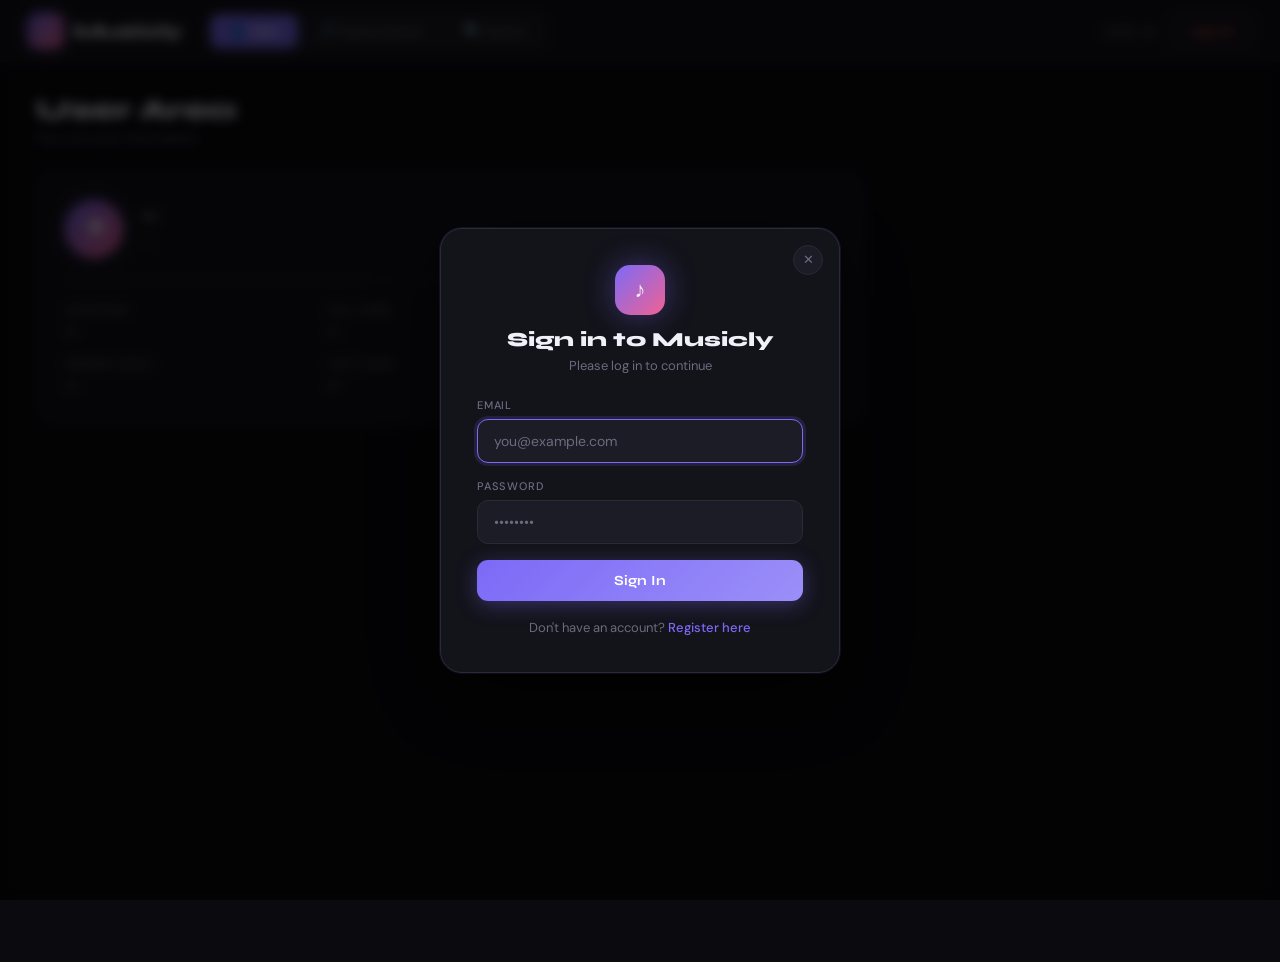
==== Fontend/index.html @ de3c8219 "fonrtend update" ====
<!DOCTYPE html>
<html lang="en">
<head>
  <meta charset="UTF-8">
  <meta name="viewport" content="width=device-width, initial-scale=1.0">
  <title>Musicly — Library</title>
  <link rel="stylesheet" href="css/shared.css">
  <link rel="stylesheet" href="css/main.css">
</head>
<body>

  <!-- ══════════════════════════════════════
       TOPBAR (header with username + logout)
  ══════════════════════════════════════ -->
  <header class="topbar">
    <div class="topbar-logo">
      <div class="logo-mark">♪</div>
      <span class="logo-text">Musicly</span>
    </div>

    <nav class="topbar-nav">
      <button class="tab-btn active" onclick="switchTab('user', this)">
        👤 User
      </button>
      <button class="tab-btn" onclick="switchTab('subscription', this)">
        🎵 Subscription
      </button>
      <button class="tab-btn" onclick="switchTab('query', this)">
        🔍 Query
      </button>
    </nav>

    <div class="topbar-right">
      <span class="welcome-text">Hello, <strong id="topUsername">—</strong></span>
      <button class="logout-link" onclick="logout()">Log out</button>
    </div>
  </header>

  <!-- ══════════════════════════════════════
       MAIN CONTENT
  ══════════════════════════════════════ -->
  <main class="main">

    <!-- ─────────────────────────────────
         1. USER AREA
    ───────────────────────────────── -->
    <section id="tab-user" class="tab-section active">
      <div class="section-header">
        <h2 class="section-title">User Area</h2>
        <p class="section-sub">Your account information</p>
      </div>

      <div class="card">
        <div class="user-profile">
          <div class="user-avatar" id="userAvatar">?</div>
          <div class="user-details">
            <div class="user-display-name" id="userDisplayName">—</div>
            <div class="user-display-email" id="userDisplayEmail">—</div>
            <div class="user-display-status" id="userDisplayStatus"></div>
          </div>
        </div>

        <div class="profile-grid">
          <div class="profile-item">
            <span class="pi-label">Username</span>
            <span class="pi-value" id="puUsername">—</span>
          </div>
          <div class="profile-item">
            <span class="pi-label">Full Name</span>
            <span class="pi-value" id="puFullName">—</span>
          </div>
          <div class="profile-item">
            <span class="pi-label">Email</span>
            <span class="pi-value" id="puEmail">—</span>
          </div>
          <div class="profile-item">
            <span class="pi-label">Member Since</span>
            <span class="pi-value" id="puCreated">—</span>
          </div>
          <div class="profile-item">
            <span class="pi-label">Last Login</span>
            <span class="pi-value" id="puLastLogin">—</span>
          </div>
          <div class="profile-item">
            <span class="pi-label">Account Status</span>
            <span class="pi-value" id="puStatus">—</span>
          </div>
        </div>
      </div>
    </section>

    <!-- ─────────────────────────────────
         2. SUBSCRIPTION AREA
    ───────────────────────────────── -->
    <section id="tab-subscription" class="tab-section">
      <div class="section-header">
        <h2 class="section-title">Subscription Area</h2>
        <p class="section-sub">
          Music you have subscribed to · stored in DynamoDB · images from S3
        </p>
      </div>

      <!-- subscription list — empty for new users -->
      <div id="subList" class="music-list">
        <div class="empty-state">
          <div class="empty-icon">🎵</div>
          <div class="empty-title">No subscriptions yet</div>
          <div class="empty-desc">
            Go to the <strong>Query</strong> tab to search for music
            and click <em>Subscribe</em> to add songs here.
          </div>
        </div>
      </div>
    </section>

    <!-- ─────────────────────────────────
         3. QUERY AREA
    ───────────────────────────────── -->
    <section id="tab-query" class="tab-section">
      <div class="section-header">
        <h2 class="section-title">Query Area</h2>
        <p class="section-sub">
          Search songs from DynamoDB · at least one field required
        </p>
      </div>

      <!-- search form -->
      <div class="card query-card">
        <div class="query-fields">
          <div class="form-group">
            <label class="flabel">Title</label>
            <input type="text" id="qTitle"  placeholder="e.g. Love Story">
          </div>
          <div class="form-group">
            <label class="flabel">Artist</label>
            <input type="text" id="qArtist" placeholder="e.g. Taylor Swift">
          </div>
          <div class="form-group">
            <label class="flabel">Album</label>
            <input type="text" id="qAlbum"  placeholder="e.g. Fearless">
          </div>
          <div class="form-group">
            <label class="flabel">Year</label>
            <input type="text" id="qYear"   placeholder="e.g. 1974" maxlength="4">
          </div>
        </div>
        <div class="query-actions">
          <button class="btn" id="queryBtn" onclick="runQuery()">
            Query
          </button>
          <button class="btn btn-outline" onclick="clearQuery()">
            Clear
          </button>
        </div>
        <div id="queryIndexTag" class="index-tag"></div>
      </div>

      <!-- results -->
      <div id="queryResults" class="music-list" style="display:none"></div>
      <div id="queryEmpty"   class="no-result"  style="display:none">
        결과가 검색되지 않습니다. 다시 문의해 주세요.
      </div>
    </section>

  </main>

  <!-- toast -->
  <div id="toast" class="toast"></div>

  <!-- ══════════════════════════════════════
       LOGIN POPUP MODAL
  ══════════════════════════════════════ -->
  <div id="loginModal" class="modal-overlay">
    <div class="modal-box">
      <button class="modal-close" onclick="closeModal()">✕</button>

      <div class="modal-logo">
        <div class="logo-mark">♪</div>
        <h2>Sign in to Musicly</h2>
        <p>Please log in to continue</p>
      </div>

      <div id="modalMsg" class="msg"></div>

      <div class="form-group">
        <label class="flabel">Email</label>
        <input type="email" id="modalEmail" placeholder="you@example.com"
               autocomplete="email">
      </div>
      <div class="form-group">
        <label class="flabel">Password</label>
        <input type="password" id="modalPassword" placeholder="••••••••"
               autocomplete="current-password"
               onkeydown="if(event.key==='Enter') modalLogin()">
      </div>

      <button class="btn btn-full" id="modalLoginBtn" onclick="modalLogin()">
        Sign In
      </button>

      <div class="modal-register-link">
        Don't have an account? <a href="register.html">Register here</a>
      </div>
    </div>
  </div>

  <script src="js/config.js"></script>
  <script src="js/main.js"></script>
</body>
</html>
---- Fontend/css/shared.css ----
/* ── shared.css — global variables, reset, base ── */
@import url('https://fonts.googleapis.com/css2?family=Syne:wght@400;600;700;800&family=DM+Sans:wght@300;400;500&display=swap');

:root {
  --bg:         #0a0a0f;
  --surface:    #13131a;
  --surface2:   #1c1c26;
  --border:     #2a2a38;
  --accent:     #7c6af7;
  --accent2:    #f06292;
  --text:       #f0f0f8;
  --muted:      #6b6b80;
  --input-bg:   #1c1c26;
  --error:      #ff6b6b;
  --success:    #6bffb8;
  --font-head:  'Syne', sans-serif;
  --font-body:  'DM Sans', sans-serif;
}

* { margin: 0; padding: 0; box-sizing: border-box; }

body {
  background: var(--bg);
  color: var(--text);
  font-family: var(--font-body);
  min-height: 100vh;
}

/* ── form elements ── */
label.flabel {
  display: block;
  font-size: 11px;
  font-weight: 500;
  color: var(--muted);
  text-transform: uppercase;
  letter-spacing: 0.8px;
  margin-bottom: 7px;
}

input, select {
  width: 100%;
  padding: 12px 16px;
  background: var(--input-bg);
  border: 1px solid var(--border);
  border-radius: 11px;
  color: var(--text);
  font-family: var(--font-body);
  font-size: 14px;
  outline: none;
  transition: border-color 0.2s, box-shadow 0.2s;
}
input:focus, select:focus {
  border-color: var(--accent);
  box-shadow: 0 0 0 3px rgba(124,106,247,0.15);
}
input::placeholder { color: var(--muted); }
select option      { background: var(--surface2); }

/* ── buttons ── */
.btn {
  padding: 12px 24px;
  border: none;
  border-radius: 11px;
  background: linear-gradient(135deg, var(--accent), #9b8ff8);
  color: white;
  font-family: var(--font-head);
  font-size: 14px;
  font-weight: 700;
  cursor: pointer;
  transition: opacity 0.2s, transform 0.1s, box-shadow 0.2s;
  box-shadow: 0 4px 20px rgba(124,106,247,0.35);
  letter-spacing: 0.2px;
}
.btn:hover   { opacity: 0.9; box-shadow: 0 6px 28px rgba(124,106,247,0.5); }
.btn:active  { transform: scale(0.98); }
.btn:disabled{ opacity: 0.5; cursor: not-allowed; }

.btn-outline {
  background: transparent;
  border: 1px solid var(--border);
  color: var(--muted);
  box-shadow: none;
}
.btn-outline:hover { background: var(--surface2); color: var(--text); opacity: 1; box-shadow: none; }

.btn-red {
  background: transparent;
  border: 1px solid rgba(255,107,107,0.3);
  color: var(--error);
  box-shadow: none;
  padding: 7px 14px;
  font-size: 12px;
}
.btn-red:hover { background: rgba(255,107,107,0.1); opacity: 1; box-shadow: none; }

.btn-full { width: 100%; }

/* ── cards ── */
.card {
  background: var(--surface);
  border: 1px solid var(--border);
  border-radius: 18px;
  padding: 28px;
  margin-bottom: 22px;
}
.card-title {
  font-family: var(--font-head);
  font-size: 16px;
  font-weight: 700;
  margin-bottom: 20px;
  display: flex;
  align-items: center;
  gap: 8px;
}

/* ── messages ── */
.msg {
  padding: 11px 14px;
  border-radius: 9px;
  font-size: 13px;
  margin-bottom: 16px;
  display: none;
}
.msg.error   { background: rgba(255,107,107,0.1); border: 1px solid rgba(255,107,107,0.3); color: var(--error);   display: block; }
.msg.success { background: rgba(107,255,184,0.1); border: 1px solid rgba(107,255,184,0.3); color: var(--success); display: block; }

/* ── toast ── */
.toast {
  position: fixed;
  bottom: 24px; right: 24px;
  padding: 13px 20px;
  border-radius: 11px;
  font-size: 14px; font-weight: 500;
  z-index: 999;
  display: none;
  animation: slideUp 0.3s ease;
}
.toast.ok  { display: flex; background: rgba(107,255,184,0.12); border: 1px solid rgba(107,255,184,0.3); color: var(--success); }
.toast.err { display: flex; background: rgba(255,107,107,0.12); border: 1px solid rgba(255,107,107,0.3); color: var(--error); }

/* ── animations ── */
@keyframes fadeUp {
  from { opacity: 0; transform: translateY(24px); }
  to   { opacity: 1; transform: translateY(0); }
}
@keyframes fadeIn {
  from { opacity: 0; transform: translateY(10px); }
  to   { opacity: 1; transform: translateY(0); }
}
@keyframes slideUp {
  from { opacity: 0; transform: translateY(12px); }
  to   { opacity: 1; transform: translateY(0); }
}
@keyframes drift {
  from { transform: translate(0,0); }
  to   { transform: translate(60px,40px); }
}

/* ── utils ── */
.form-group  { margin-bottom: 16px; }
.form-row    { display: grid; grid-template-columns: 1fr 1fr; gap: 14px; }
.form-row .full { grid-column: 1 / -1; }
.btn-row     { display: flex; gap: 10px; flex-wrap: wrap; margin-top: 8px; }
.empty       { padding: 48px; text-align: center; color: var(--muted); font-size: 14px; }
.loading     { padding: 48px; text-align: center; color: var(--muted); font-size: 14px; }
---- Fontend/css/main.css ----
/* ── main.css ── */

/* ══════════════════════════════════════
   TOPBAR
══════════════════════════════════════ */
.topbar {
  position: fixed;
  top: 0; left: 0; right: 0;
  height: 62px;
  background: var(--surface);
  border-bottom: 1px solid var(--border);
  display: flex;
  align-items: center;
  padding: 0 28px;
  gap: 24px;
  z-index: 50;
}

.topbar-logo {
  display: flex;
  align-items: center;
  gap: 10px;
  flex-shrink: 0;
}
.logo-mark {
  width: 36px; height: 36px;
  background: linear-gradient(135deg, var(--accent), var(--accent2));
  border-radius: 10px;
  display: flex; align-items: center; justify-content: center;
  font-size: 17px;
  box-shadow: 0 0 18px rgba(124,106,247,0.3);
}
.logo-text {
  font-family: var(--font-head);
  font-size: 18px; font-weight: 800;
}

/* tab navigation */
.topbar-nav {
  display: flex;
  gap: 4px;
  background: var(--surface2);
  border-radius: 10px;
  padding: 4px;
}
.tab-btn {
  padding: 7px 18px;
  border: none;
  border-radius: 8px;
  background: transparent;
  color: var(--muted);
  font-family: var(--font-body);
  font-size: 14px; font-weight: 500;
  cursor: pointer;
  transition: background 0.15s, color 0.15s;
  white-space: nowrap;
}
.tab-btn:hover  { background: var(--border); color: var(--text); }
.tab-btn.active {
  background: var(--accent);
  color: white;
  box-shadow: 0 2px 10px rgba(124,106,247,0.4);
}

/* right side: username + logout */
.topbar-right {
  margin-left: auto;
  display: flex;
  align-items: center;
  gap: 16px;
  flex-shrink: 0;
}
.welcome-text {
  font-size: 14px;
  color: var(--muted);
}
.welcome-text strong {
  color: var(--text);
  font-weight: 600;
}
.logout-link {
  padding: 7px 16px;
  border: 1px solid rgba(255,107,107,0.35);
  border-radius: 8px;
  background: transparent;
  color: var(--error);
  font-family: var(--font-body);
  font-size: 13px; font-weight: 500;
  cursor: pointer;
  transition: background 0.15s;
}
.logout-link:hover { background: rgba(255,107,107,0.1); }

/* ══════════════════════════════════════
   MAIN CONTENT
══════════════════════════════════════ */
.main {
  margin-top: 62px;
  padding: 32px 36px;
  max-width: 900px;
}

/* tab sections */
.tab-section { display: none; }
.tab-section.active {
  display: block;
  animation: fadeIn 0.3s ease both;
}

.section-header  { margin-bottom: 24px; }
.section-title {
  font-family: var(--font-head);
  font-size: 26px; font-weight: 800;
  letter-spacing: -0.5px;
  margin-bottom: 4px;
}
.section-sub { color: var(--muted); font-size: 14px; }

/* ══════════════════════════════════════
   USER AREA
══════════════════════════════════════ */
.user-profile {
  display: flex;
  align-items: center;
  gap: 18px;
  padding-bottom: 22px;
  margin-bottom: 22px;
  border-bottom: 1px solid var(--border);
}
.user-avatar {
  width: 58px; height: 58px;
  border-radius: 50%;
  background: linear-gradient(135deg, var(--accent), var(--accent2));
  display: flex; align-items: center; justify-content: center;
  font-family: var(--font-head);
  font-size: 22px; font-weight: 800;
  color: white;
  flex-shrink: 0;
  box-shadow: 0 0 20px rgba(124,106,247,0.3);
}
.user-display-name  { font-family: var(--font-head); font-size: 20px; font-weight: 700; margin-bottom: 3px; }
.user-display-email { font-size: 14px; color: var(--muted); margin-bottom: 6px; }

.badge {
  display: inline-flex; align-items: center;
  padding: 2px 10px; border-radius: 20px;
  font-size: 12px; font-weight: 500; gap: 4px;
}
.badge.on  { background: rgba(107,255,184,0.1); border: 1px solid rgba(107,255,184,0.25); color: var(--success); }
.badge.off { background: rgba(255,107,107,0.1); border: 1px solid rgba(255,107,107,0.25); color: var(--error); }

.profile-grid {
  display: grid;
  grid-template-columns: repeat(3, 1fr);
  gap: 16px;
}
.profile-item { display: flex; flex-direction: column; gap: 4px; }
.pi-label {
  font-size: 11px; font-weight: 500;
  color: var(--muted);
  text-transform: uppercase; letter-spacing: 0.8px;
}
.pi-value { font-size: 15px; }

/* ══════════════════════════════════════
   MUSIC LIST (shared by subscription + query results)
══════════════════════════════════════ */
.music-list { display: flex; flex-direction: column; gap: 12px; }

.music-card {
  display: flex;
  align-items: center;
  gap: 16px;
  padding: 14px 18px;
  background: var(--surface);
  border: 1px solid var(--border);
  border-radius: 14px;
  transition: border-color 0.15s, transform 0.15s;
}
.music-card:hover {
  border-color: var(--accent);
  transform: translateY(-1px);
}

/* artist image from S3 */
.music-img {
  width: 54px; height: 54px;
  border-radius: 10px;
  object-fit: cover;
  background: var(--surface2);
  border: 1px solid var(--border);
  flex-shrink: 0;
}
.music-img-placeholder {
  width: 54px; height: 54px;
  border-radius: 10px;
  background: var(--surface2);
  border: 1px solid var(--border);
  display: flex; align-items: center; justify-content: center;
  font-size: 20px;
  flex-shrink: 0;
}

.music-info { flex: 1; min-width: 0; }
.music-title  { font-size: 15px; font-weight: 600; white-space: nowrap; overflow: hidden; text-overflow: ellipsis; margin-bottom: 3px; }
.music-artist { font-size: 13px; color: var(--muted); margin-bottom: 2px; }
.music-meta   { font-size: 12px; color: var(--muted); }

.music-action { flex-shrink: 0; }

/* subscribe button */
.btn-subscribe {
  padding: 8px 18px;
  border: 1px solid rgba(124,106,247,0.4);
  border-radius: 8px;
  background: rgba(124,106,247,0.1);
  color: var(--accent);
  font-family: var(--font-body);
  font-size: 13px; font-weight: 500;
  cursor: pointer;
  transition: background 0.15s, border-color 0.15s;
  white-space: nowrap;
}
.btn-subscribe:hover {
  background: rgba(124,106,247,0.2);
  border-color: var(--accent);
}
.btn-subscribe.subscribed {
  background: rgba(107,255,184,0.08);
  border-color: rgba(107,255,184,0.3);
  color: var(--success);
  cursor: default;
}

/* remove button */
.btn-remove {
  padding: 8px 18px;
  border: 1px solid rgba(255,107,107,0.35);
  border-radius: 8px;
  background: transparent;
  color: var(--error);
  font-family: var(--font-body);
  font-size: 13px; font-weight: 500;
  cursor: pointer;
  transition: background 0.15s;
  white-space: nowrap;
}
.btn-remove:hover { background: rgba(255,107,107,0.1); }

/* ══════════════════════════════════════
   EMPTY STATE
══════════════════════════════════════ */
.empty-state {
  text-align: center;
  padding: 60px 20px;
  background: var(--surface);
  border: 1px dashed var(--border);
  border-radius: 16px;
}
.empty-icon  { font-size: 40px; margin-bottom: 14px; }
.empty-title { font-family: var(--font-head); font-size: 18px; font-weight: 700; margin-bottom: 8px; }
.empty-desc  { font-size: 14px; color: var(--muted); line-height: 1.7; }
.empty-desc strong { color: var(--accent); }
.empty-desc em     { color: var(--text); font-style: normal; font-weight: 500; }

/* ══════════════════════════════════════
   QUERY AREA
══════════════════════════════════════ */
.query-card { margin-bottom: 24px; }

.query-fields {
  display: grid;
  grid-template-columns: 1fr 1fr;
  gap: 14px;
  margin-bottom: 16px;
}
.query-actions {
  display: flex;
  gap: 10px;
}
.index-tag {
  display: none;
  margin-top: 14px;
  padding: 6px 14px;
  border-radius: 20px;
  font-size: 12px; font-weight: 500;
  background: rgba(124,106,247,0.1);
  color: var(--accent);
  border: 1px solid rgba(124,106,247,0.25);
  width: fit-content;
}
.index-tag.show { display: block; }

/* no result message */
.no-result {
  text-align: center;
  padding: 40px;
  background: var(--surface);
  border: 1px solid var(--border);
  border-radius: 14px;
  font-size: 15px;
  color: var(--muted);
  font-style: italic;
}

/* ══════════════════════════════════════
   LOGIN MODAL
══════════════════════════════════════ */
.modal-overlay {
  position: fixed;
  inset: 0;
  background: rgba(0,0,0,0.7);
  display: flex;
  align-items: center;
  justify-content: center;
  z-index: 200;
  padding: 20px;
  backdrop-filter: blur(6px);
}
.modal-overlay.hidden { display: none; }

.modal-box {
  background: var(--surface);
  border: 1px solid var(--border);
  border-radius: 22px;
  padding: 36px;
  width: 100%;
  max-width: 400px;
  position: relative;
  animation: modalPop 0.3s cubic-bezier(0.34,1.56,0.64,1) both;
  box-shadow: 0 24px 80px rgba(0,0,0,0.6),
              0 0 0 1px rgba(124,106,247,0.15);
}
@keyframes modalPop {
  from { opacity: 0; transform: scale(0.88) translateY(20px); }
  to   { opacity: 1; transform: scale(1)    translateY(0); }
}

.modal-close {
  position: absolute;
  top: 16px; right: 16px;
  width: 30px; height: 30px;
  border-radius: 50%;
  border: 1px solid var(--border);
  background: var(--surface2);
  color: var(--muted);
  font-size: 13px;
  cursor: pointer;
  display: flex; align-items: center; justify-content: center;
  transition: background 0.15s, color 0.15s;
}
.modal-close:hover { background: var(--border); color: var(--text); }

.modal-logo {
  text-align: center;
  margin-bottom: 24px;
}
.modal-logo .logo-mark {
  width: 50px; height: 50px;
  background: linear-gradient(135deg, var(--accent), var(--accent2));
  border-radius: 15px;
  display: inline-flex; align-items: center; justify-content: center;
  font-size: 22px;
  margin-bottom: 12px;
  box-shadow: 0 0 30px rgba(124,106,247,0.4);
}
.modal-logo h2 {
  font-family: var(--font-head);
  font-size: 20px; font-weight: 800;
  margin-bottom: 5px;
}
.modal-logo p { font-size: 13px; color: var(--muted); }

.modal-register-link {
  text-align: center;
  margin-top: 18px;
  font-size: 13px;
  color: var(--muted);
}
.modal-register-link a {
  color: var(--accent);
  text-decoration: none;
  font-weight: 500;
}
.modal-register-link a:hover { text-decoration: underline; }

/* subscription count badge */
.sub-count {
  display: inline-flex;
  align-items: center;
  justify-content: center;
  min-width: 20px; height: 20px;
  padding: 0 6px;
  border-radius: 10px;
  background: var(--accent);
  color: white;
  font-size: 11px; font-weight: 700;
  margin-left: 6px;
}
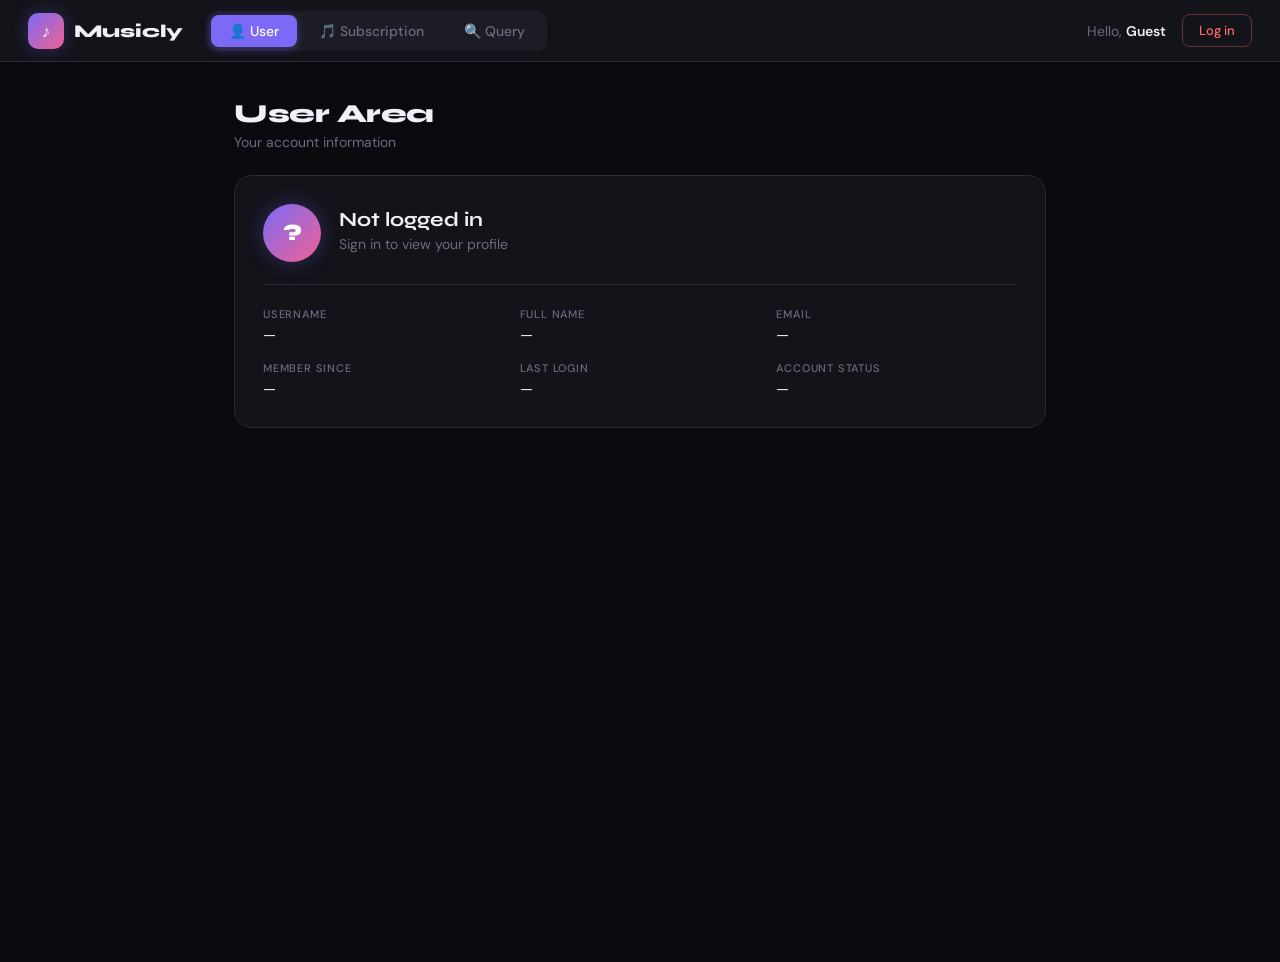
==== commit de6f9379: "feature: align contents" ====
--- a/Fontend/index.html
+++ b/Fontend/index.html
@@ -32,7 +32,7 @@
 
     <div class="topbar-right">
       <span class="welcome-text">Hello, <strong id="topUsername">—</strong></span>
-      <button class="logout-link" onclick="logout()">Log out</button>
+      <button class="logout-link" onclick="logout()">Log in</button>
     </div>
   </header>
 
@@ -166,44 +166,6 @@
 
   <!-- toast -->
   <div id="toast" class="toast"></div>
-
-  <!-- ══════════════════════════════════════
-       LOGIN POPUP MODAL
-  ══════════════════════════════════════ -->
-  <div id="loginModal" class="modal-overlay">
-    <div class="modal-box">
-      <button class="modal-close" onclick="closeModal()">✕</button>
-
-      <div class="modal-logo">
-        <div class="logo-mark">♪</div>
-        <h2>Sign in to Musicly</h2>
-        <p>Please log in to continue</p>
-      </div>
-
-      <div id="modalMsg" class="msg"></div>
-
-      <div class="form-group">
-        <label class="flabel">Email</label>
-        <input type="email" id="modalEmail" placeholder="you@example.com"
-               autocomplete="email">
-      </div>
-      <div class="form-group">
-        <label class="flabel">Password</label>
-        <input type="password" id="modalPassword" placeholder="••••••••"
-               autocomplete="current-password"
-               onkeydown="if(event.key==='Enter') modalLogin()">
-      </div>
-
-      <button class="btn btn-full" id="modalLoginBtn" onclick="modalLogin()">
-        Sign In
-      </button>
-
-      <div class="modal-register-link">
-        Don't have an account? <a href="register.html">Register here</a>
-      </div>
-    </div>
-  </div>
-
   <script src="js/config.js"></script>
   <script src="js/main.js"></script>
 </body>
--- a/Fontend/css/main.css
+++ b/Fontend/css/main.css
@@ -96,8 +96,11 @@
 ══════════════════════════════════════ */
 .main {
   margin-top: 62px;
-  padding: 32px 36px;
-  max-width: 900px;
+  padding: 36px 24px;
+  max-width: 860px;
+  width: 100%;
+  margin-left: auto;
+  margin-right: auto;
 }
 
 /* tab sections */
@@ -301,99 +304,4 @@
   font-size: 15px;
   color: var(--muted);
   font-style: italic;
-}
-
-/* ══════════════════════════════════════
-   LOGIN MODAL
-══════════════════════════════════════ */
-.modal-overlay {
-  position: fixed;
-  inset: 0;
-  background: rgba(0,0,0,0.7);
-  display: flex;
-  align-items: center;
-  justify-content: center;
-  z-index: 200;
-  padding: 20px;
-  backdrop-filter: blur(6px);
-}
-.modal-overlay.hidden { display: none; }
-
-.modal-box {
-  background: var(--surface);
-  border: 1px solid var(--border);
-  border-radius: 22px;
-  padding: 36px;
-  width: 100%;
-  max-width: 400px;
-  position: relative;
-  animation: modalPop 0.3s cubic-bezier(0.34,1.56,0.64,1) both;
-  box-shadow: 0 24px 80px rgba(0,0,0,0.6),
-              0 0 0 1px rgba(124,106,247,0.15);
-}
-@keyframes modalPop {
-  from { opacity: 0; transform: scale(0.88) translateY(20px); }
-  to   { opacity: 1; transform: scale(1)    translateY(0); }
-}
-
-.modal-close {
-  position: absolute;
-  top: 16px; right: 16px;
-  width: 30px; height: 30px;
-  border-radius: 50%;
-  border: 1px solid var(--border);
-  background: var(--surface2);
-  color: var(--muted);
-  font-size: 13px;
-  cursor: pointer;
-  display: flex; align-items: center; justify-content: center;
-  transition: background 0.15s, color 0.15s;
-}
-.modal-close:hover { background: var(--border); color: var(--text); }
-
-.modal-logo {
-  text-align: center;
-  margin-bottom: 24px;
-}
-.modal-logo .logo-mark {
-  width: 50px; height: 50px;
-  background: linear-gradient(135deg, var(--accent), var(--accent2));
-  border-radius: 15px;
-  display: inline-flex; align-items: center; justify-content: center;
-  font-size: 22px;
-  margin-bottom: 12px;
-  box-shadow: 0 0 30px rgba(124,106,247,0.4);
-}
-.modal-logo h2 {
-  font-family: var(--font-head);
-  font-size: 20px; font-weight: 800;
-  margin-bottom: 5px;
-}
-.modal-logo p { font-size: 13px; color: var(--muted); }
-
-.modal-register-link {
-  text-align: center;
-  margin-top: 18px;
-  font-size: 13px;
-  color: var(--muted);
-}
-.modal-register-link a {
-  color: var(--accent);
-  text-decoration: none;
-  font-weight: 500;
-}
-.modal-register-link a:hover { text-decoration: underline; }
-
-/* subscription count badge */
-.sub-count {
-  display: inline-flex;
-  align-items: center;
-  justify-content: center;
-  min-width: 20px; height: 20px;
-  padding: 0 6px;
-  border-radius: 10px;
-  background: var(--accent);
-  color: white;
-  font-size: 11px; font-weight: 700;
-  margin-left: 6px;
 }
